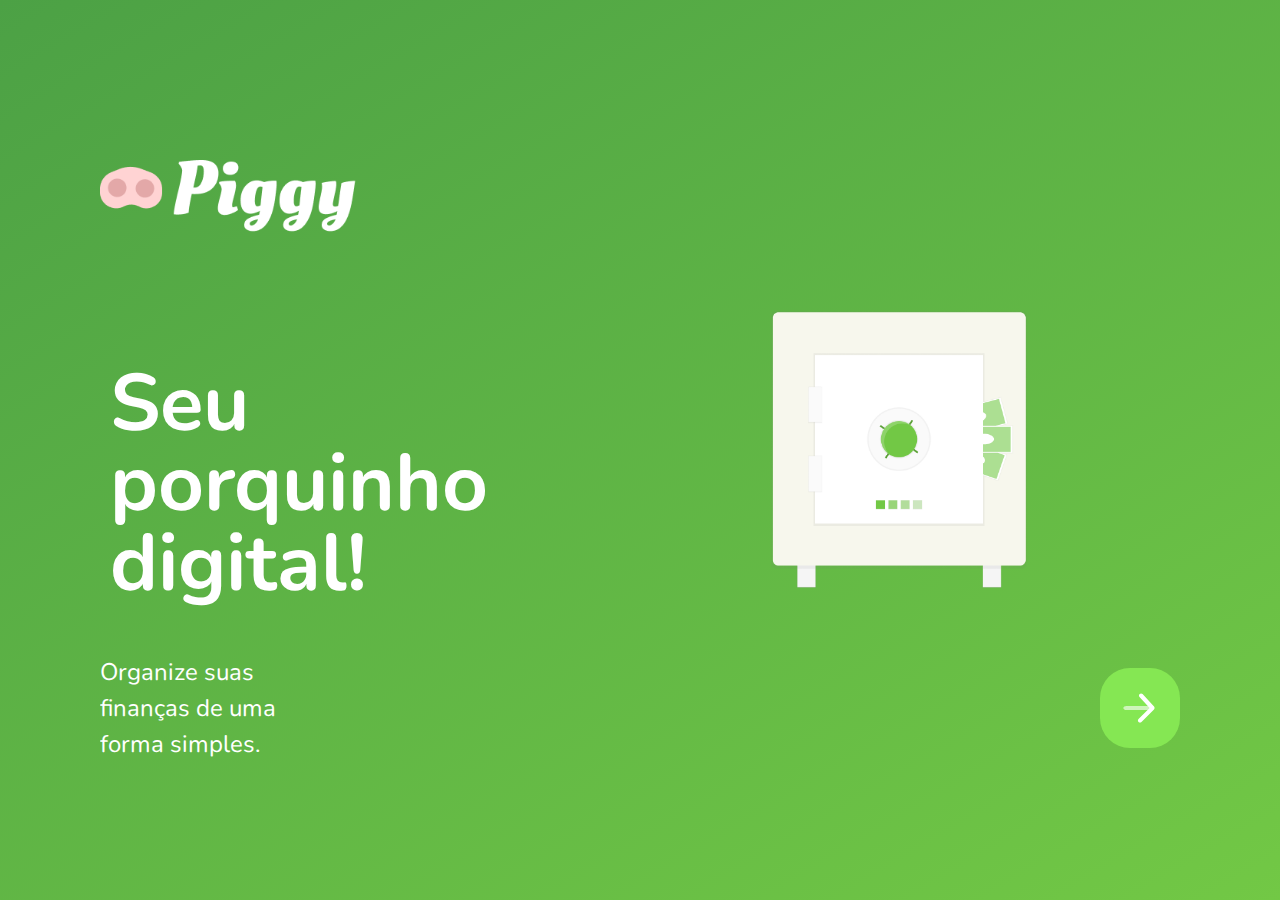
==== index.html @ 3703201e ":rocket: Current Version Deployed" ====
<!DOCTYPE html>
<html lang="pt_BR">
  <head>
    <meta charset="UTF-8" />
    <meta name="viewport" content="width=device-width, initial-scale=1.0" />

    <!-- SEO - Optimization -->
    <meta name="title" content="Piggy | Landing Page">
    <meta name="description" content="Piggy - Seu porquinho digital! Um App que te ajuda a organizar suas finanças de uma forma simples.">
    <meta name="keywords" content="piggy, Piggy, financas, hubs, marista, porquinho digital, finance, pig, mobile, piggy seu porquinho digital">
    <meta name="robots" content="index, follow">
    <meta http-equiv="Content-Type" content="text/html; charset=utf-8">
    <meta name="language" content="Portuguese">
    <meta name="revisit-after" content="5 days">
    <meta name="author" content="Ruy Monteiro">
    

    <title>.:: Piggy ::.</title>

    <link rel="icon" href="./public/images/favicon.png" />
 
    <link rel="stylesheet" href="./public/css/main.css" />
    <link rel="stylesheet" href="./public/css/page-landing.css" />
    <link rel="stylesheet" href="./public/css/animations.css" />

    <link
      href="https://fonts.googleapis.com/css2?family=Nunito:wght@400;600;700;800&display=swap"
      rel="stylesheet"
    />
  </head>
  <body>
    <div id="page-landing">
      <div id="container">
        <header>
          <img
            class="animate-logo"
            id="logo"
            src="./public/images/logo_white.png"
            alt="Logomarca Piggy"
            width="300px"
          />

          <div class="location animate-clock">
            <strong id="date"></strong>
            <p id="time"></p>
          </div>
        </header>

        <main>
          <h1 class="animate-up">Seu porquinho digital!</h1>

          <section class="visit">
            <p class="animate-up">
              Organize suas finanças de uma forma simples.
            </p>

            <div class="buttons">
              <a href="#" title="Vamos lá" class="animate-flag-buttons">
                <img src="./public/images/arrow_right.svg" alt="Seta" width="50em"/>
              </a>
            </div>
            
          </section>
        </main>
      </div>
    </div>

    <script src="./public/js/clock.js"></script>

  </body>
</html>
---- public/css/main.css ----
* {
  margin: 0;
  padding: 0;
  box-sizing: border-box;
  overflow: hidden;
}

:root {
  font-size: 62.5%;
}

*::selection {
  color: #2c2c2c;
}

body {
  height: 100vh;
  color: white;
  background: #EBF2F5;
}

body,
input,
button,
textarea {
  font-weight: 400;
  font-size: 1.8rem;
  line-height: 1;
  font-family: "Nunito", sans-serif;
}
---- public/css/page-landing.css ----
#page-landing {
  background: linear-gradient(329.54deg, #72C845 0%, #4CA145 100%) no-repeat;
  text-align: center;
  min-height: 100vh;
  display: flex;
}

#container {
  margin: auto;

  width: min(90%, 112rem);
}

.location,
h1,
.visit p {
  height: 16vh;
}

#logo {
  animation-delay: 50ms;
}

.location {
  animation-delay: 100ms;
}

.location {
  display: none;
}

main h1 {
  animation-delay: 150ms;
  font-size: clamp(3rem, 7vw, 8rem);
}

.visit a {
  width: 8rem;
  height: 8rem;

  border-radius: 3rem;
  border: none;

  display: flex;
  align-items: center;
  justify-content: center;

  background: #85E753;

  margin: 0 auto;

  transition: background 0.3s;
  animation-delay: 200ms;
}

.visit a:hover {
  background: #70D23F;
}

.visit a {
  animation-delay: 250ms;
}

/* Desktop Version */

@media (min-width: 760px) {
  #container {
    padding: 5rem 2rem;
    background: url("../images/vault.png") no-repeat 80% /
    clamp(20rem, 20vw, 50rem);

    -webkit-animation: slide 2s; /* Safari, Chrome and Opera > 12.1 */
    -moz-animation: slide 2s; /* Firefox < 16 */
    -ms-animation: slide 2s; /* Internet Explorer */
    -o-animation: slide 2s; /* Opera < 12.1 */
    animation: slide 2s;
  }
                      
  header {
    display: flex;
    align-items: center;
    justify-content: space-between;
  }

  .location,
  h1,
  .visit p {
    height: initial;
    text-align: initial;
  }

  .location {
    display: inline-block;
    text-align: right;
    font-size: 2.4rem;
    line-height: 1.5;
  }

  main h1 {
    font-weight: bold;
    line-height: 1;

    word-wrap: normal;

    margin: clamp(10%, 9vh, 12%) 0 4rem;
    padding: 1rem;

    width: min(400px, 90%);
  }

  .visit {
    display: flex;
    align-items: center;
    justify-content: flex-end;
  }

  .buttons {
    display: flex;
    align-items: center;
    justify-content: flex-end;

    width: 100%;

  }
  
  .visit p {
    font-size: 2.4rem;
    line-height: 1.5;
    width: clamp(20rem, 20vw, 30rem);
  }

  .visit a {
    margin: initial;
  }
}
---- public/css/animations.css ----
/*!
 * Piggy Animations v1.0
 * 
 * Licensed under MIT (https://github.com/ruymon/Piggy)
 */


 /*-------------------
 *  SLIDE ANIMATION
 * ------------------- */
 
@keyframes slide {
  from { transform: translateX(100%); }
  to   { transform: translateX(0); }
}

/* Firefox < 16 */
@-moz-keyframes slide {
  from { opacity: 0; }
  to   { opacity: 1; }
}

/* Safari, Chrome and Opera > 12.1 */
@-webkit-keyframes slide {
  from { opacity: 0; }
  to   { opacity: 1; }
}

/* Internet Explorer */
@-ms-keyframes slide {
  from { opacity: 0; }
  to   { opacity: 1; }
}

/* Opera < 12.1 */
@-o-keyframes slide {
  from { opacity: 0; }
  to   { opacity: 1; }
}

 /*-------------------
 *  SLIDE UP
 * ------------------- */

@keyframes up {
  from { opacity: 0; transform: translateY(16px); }
  to   { opacity: 1; transform: translateY(0px); }
}

/* Firefox < 16 */
@-moz-keyframes up {
  from { opacity: 0; transform: translateY(16px); }
  to   { opacity: 1; transform: translateY(0px); }
}

/* Safari, Chrome and Opera > 12.1 */
@-webkit-keyframes up {
  from { opacity: 0; transform: translateY(16px); }
  to   { opacity: 1; transform: translateY(0px); }
}

/* Internet Explorer */
@-ms-keyframes up {
  from { opacity: 0; transform: translateY(16px); }
  to   { opacity: 1; transform: translateY(0px); }
}

/* Opera < 12.1 */
@-o-keyframes up {
  from { opacity: 0; transform: translateY(16px); }
  to   { opacity: 1; transform: translateY(0px); }
}

 /*-------------------
 *  SLIDE RIGHT
 * ------------------- */

@keyframes right {
  from { opacity: 0; transform: translateX(-100%); }
  to   { opacity: 1; transform: translateX(0); }
}

/* Firefox < 16 */
@-moz-keyframes right {
  from { opacity: 0; transform: translateX(-100%); }
  to   { opacity: 1; transform: translateX(0); }
}

/* Safari, Chrome and Opera > 12.1 */
@-webkit-keyframes right {
  from { opacity: 0; transform: translateX(-100%); }
  to   { opacity: 1; transform: translateX(0); }
}

/* Internet Explorer */
@-ms-keyframes right {
  from { opacity: 0; transform: translateX(-100%); }
  to   { opacity: 1; transform: translateX(0); }
}

/* Opera < 12.1 */
@-o-keyframes right {
  from { opacity: 0; transform: translateX(-100%); }
  to   { opacity: 1; transform: translateX(0); }
}

 /*-------------------
 *  SLIDE LOGO
 * ------------------- */

@keyframes logo {
  from { opacity: 0; transform: translateX(100%); }
  to   { opacity: 1; transform: translateX(0); }
}

/* Firefox < 16 */
@-moz-keyframes logo {
  from { opacity: 0; transform: translateX(100%); }
  to   { opacity: 1; transform: translateX(0); }
}

/* Safari, Chrome and Opera > 12.1 */
@-webkit-keyframes logo {
  from { opacity: 0; transform: translateX(100%); }
  to   { opacity: 1; transform: translateX(0); }
}

/* Internet Explorer */
@-ms-keyframes logo {
  from { opacity: 0; transform: translateX(100%); }
  to   { opacity: 1; transform: translateX(0); }
}

/* Opera < 12.1 */
@-o-keyframes logo {
  from { opacity: 0; transform: translateX(100%); }
  to   { opacity: 1; transform: translateX(0); }
}

 /*-------------------
 *  SLIDE LEFT
 * ------------------- */

@keyframes left {
  from { opacity: 0; transform: translateX(100%); }
  to   { opacity: 1; transform: translateX(0%); }
}

/* Firefox < 16 */
@-moz-keyframes left {
  from { opacity: 0; transform: translateX(100%); }
  to   { opacity: 1; transform: translateX(0%); }
}

/* Safari, Chrome and Opera > 12.1 */
@-webkit-keyframes left {
  from { opacity: 0; transform: translateX(100%); }
  to   { opacity: 1; transform: translateX(0%); }
}

/* Internet Explorer */
@-ms-keyframes left {
  from { opacity: 0; transform: translateX(100%); }
  to   { opacity: 1; transform: translateX(0%); }
}

/* Opera < 12.1 */
@-o-keyframes left {
  from { opacity: 0; transform: translateX(100%); }
  to   { opacity: 1; transform: translateX(0%); }
}


 /* ===========================
 *  ==== ANIMATION CLASSES ====
 *  =========================== */

.animate-up {
  -webkit-animation: up 900ms; /* Safari, Chrome and Opera > 12.1 */
  -moz-animation: up 900ms; /* Firefox < 16 */
  -ms-animation: up 900ms; /* Internet Explorer */
  -o-animation: up 900ms; /* Opera < 12.1 */
  animation: up 900ms;
  animation-fill-mode: backwards;
}

.animate-flag-buttons {
  -webkit-animation: right 3s; /* Safari, Chrome and Opera > 12.1 */
  -moz-animation: right 3s; /* Firefox < 16 */
  -ms-animation: right 3s; /* Internet Explorer */
  -o-animation: right 3s; /* Opera < 12.1 */
  animation: right 3s;
}

.animate-clock {
  -webkit-animation: right 2.5s; /* Safari, Chrome and Opera > 12.1 */
  -moz-animation: right 2.5s; /* Firefox < 16 */
  -ms-animation: right 2.5s; /* Internet Explorer */
  -o-animation: right 2.5s; /* Opera < 12.1 */
  animation: right 2.5s;
}

.animate-logo{
  -webkit-animation: logo 4s; /* Safari, Chrome and Opera > 12.1 */
  -moz-animation: logo 4s; /* Firefox < 16 */
  -ms-animation: logo 4s; /* Internet Explorer */
  -o-animation: logo 4s; /* Opera < 12.1 */
  animation: logo 4s;
  animation-fill-mode: backwards;
}
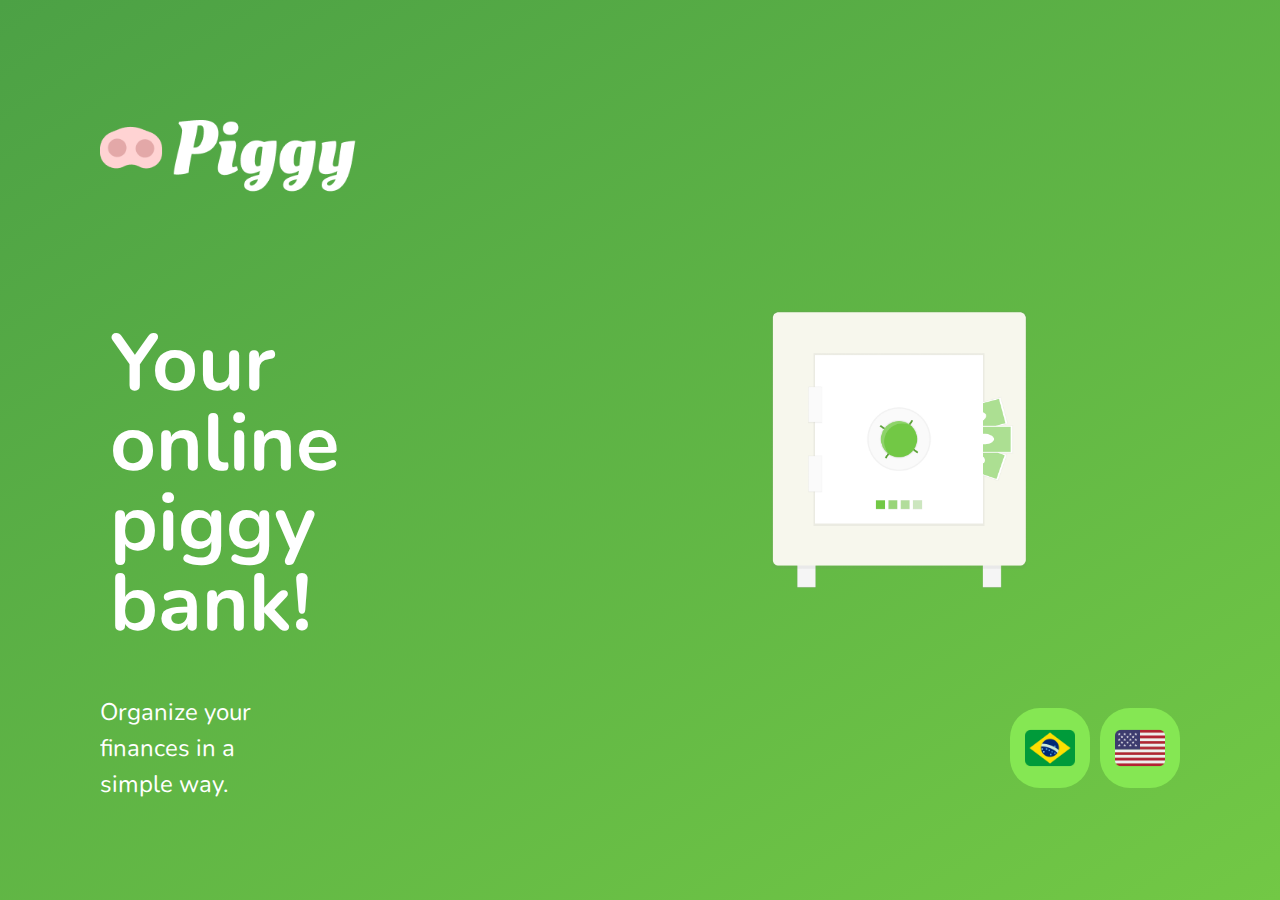
==== commit 08dacd66: "Add lang & theme" ====
--- a/index.html
+++ b/index.html
@@ -1,71 +1,95 @@
 <!DOCTYPE html>
 <html lang="pt_BR">
-  <head>
-    <meta charset="UTF-8" />
-    <meta name="viewport" content="width=device-width, initial-scale=1.0" />
 
-    <!-- SEO - Optimization -->
-    <meta name="title" content="Piggy | Landing Page">
-    <meta name="description" content="Piggy - Seu porquinho digital! Um App que te ajuda a organizar suas finanças de uma forma simples.">
-    <meta name="keywords" content="piggy, Piggy, financas, hubs, marista, porquinho digital, finance, pig, mobile, piggy seu porquinho digital">
-    <meta name="robots" content="index, follow">
-    <meta http-equiv="Content-Type" content="text/html; charset=utf-8">
-    <meta name="language" content="Portuguese">
-    <meta name="revisit-after" content="5 days">
-    <meta name="author" content="Ruy Monteiro">
-    
+<head>
+  <meta charset="UTF-8" />
+  <meta name="viewport" content="width=device-width, initial-scale=1.0" />
 
-    <title>.:: Piggy ::.</title>
+  <!-- SEO - Optimization -->
+  <meta name="title" content="Piggy | Landing Page">
+  <meta name="description"
+    content="Piggy - Seu porquinho digital! Um App que te ajuda a organizar suas finanças de uma forma simples.">
+  <meta name="keywords"
+    content="piggy, Piggy, financas, hubs, marista, porquinho digital, finance, pig, mobile, piggy seu porquinho digital">
+  <meta name="robots" content="index, follow">
+  <meta http-equiv="Content-Type" content="text/html; charset=utf-8">
+  <meta name="language" content="Portuguese">
+  <meta name="revisit-after" content="5 days">
+  <meta name="author" content="Ruy Monteiro">
 
-    <link rel="icon" href="./public/images/favicon.png" />
- 
-    <link rel="stylesheet" href="./public/css/main.css" />
-    <link rel="stylesheet" href="./public/css/page-landing.css" />
-    <link rel="stylesheet" href="./public/css/animations.css" />
+  <!-- Global site tag (gtag.js) - Google Analytics -->
+  <script async src="https://www.googletagmanager.com/gtag/js?id=G-724RXC34X6"></script>
+  <script>
+    window.dataLayer = window.dataLayer || [];
+    function gtag() { dataLayer.push(arguments); }
+    gtag('js', new Date());
 
-    <link
-      href="https://fonts.googleapis.com/css2?family=Nunito:wght@400;600;700;800&display=swap"
-      rel="stylesheet"
-    />
-  </head>
-  <body>
-    <div id="page-landing">
-      <div id="container">
-        <header>
-          <img
-            class="animate-logo"
-            id="logo"
-            src="./public/images/logo_white.png"
-            alt="Logomarca Piggy"
-            width="300px"
-          />
+    gtag('config', 'G-724RXC34X6');
+  </script>
 
-          <div class="location animate-clock">
-            <strong id="date"></strong>
-            <p id="time"></p>
+  <title>.:: Piggy | Landing Page ::.</title>
+
+  <link rel="icon" href="./public/images/favicon.png" />
+
+  <link rel="stylesheet" href="./public/css/main.css" />
+  <link rel="stylesheet" href="./public/css/page-landing.css" />
+  <link rel="stylesheet" href="./public/css/animations.css" />
+
+  <link href="https://fonts.googleapis.com/css2?family=Nunito:wght@400;600;700;800&display=swap" rel="stylesheet" />
+
+  <!-- Google Tag Manager -->
+  <script>(function (w, d, s, l, i) {
+      w[l] = w[l] || []; w[l].push({
+        'gtm.start':
+          new Date().getTime(), event: 'gtm.js'
+      }); var f = d.getElementsByTagName(s)[0],
+        j = d.createElement(s), dl = l != 'dataLayer' ? '&l=' + l : ''; j.async = true; j.src =
+          'https://www.googletagmanager.com/gtm.js?id=' + i + dl; f.parentNode.insertBefore(j, f);
+    })(window, document, 'script', 'dataLayer', 'GTM-T4CLWZC');</script>
+  <!-- End Google Tag Manager -->
+</head>
+
+<body>
+  <div id="page-landing">
+    <div id="container">
+      <header>
+        <img class="animate-logo" id="logo" src="./public/images/logo_white.png" alt="Logomarca Piggy" width="300px" />
+
+        <div class="location animate-clock">
+          <strong id="date"></strong>
+          <p id="time"></p>
+        </div>
+      </header>
+
+      <main>
+        <h1 class="animate-up">Your online piggy bank!</h1>
+
+        <section class="visit">
+          <p class="animate-up">
+            Organize your finances in a simple way.
+          </p>
+
+          <div class="buttons">
+            <a href="./app/ptbr.html" title="Português do Brasil" class="animate-flag-buttons">
+              <img src="./public/images/br_flag.png" alt="Português" width="50em"/>
+            </a>
+            <a href="./app/en.html" title="Inglês" class="animate-flag-buttons">
+              <img src="./public/images/us_flag.png" alt="Inglês" width="50em" />
+            </a>
           </div>
-        </header>
 
-        <main>
-          <h1 class="animate-up">Seu porquinho digital!</h1>
+        </section>
+      </main>
+    </div>
+  </div>
 
-          <section class="visit">
-            <p class="animate-up">
-              Organize suas finanças de uma forma simples.
-            </p>
+  <script src="./public/js/clock.js"></script>
 
-            <div class="buttons">
-              <a href="#" title="Vamos lá" class="animate-flag-buttons">
-                <img src="./public/images/arrow_right.svg" alt="Seta" width="50em"/>
-              </a>
-            </div>
-            
-          </section>
-        </main>
-      </div>
-    </div>
+  <!-- Google Tag Manager (noscript) -->
+  <noscript>
+    <iframe src="https://www.googletagmanager.com/ns.html?id=GTM-T4CLWZC" height="0" width="0" style="display:none;visibility:hidden"></iframe>
+  </noscript>
+  <!-- End Google Tag Manager (noscript) -->
+</body>
 
-    <script src="./public/js/clock.js"></script>
-
-  </body>
-</html>
+</html>--- a/public/css/page-landing.css
+++ b/public/css/page-landing.css
@@ -123,6 +123,11 @@
     width: 100%;
 
   }
+
+  .buttons a:last-child {
+    margin-left: 1rem;
+  }
+  
   
   .visit p {
     font-size: 2.4rem;
